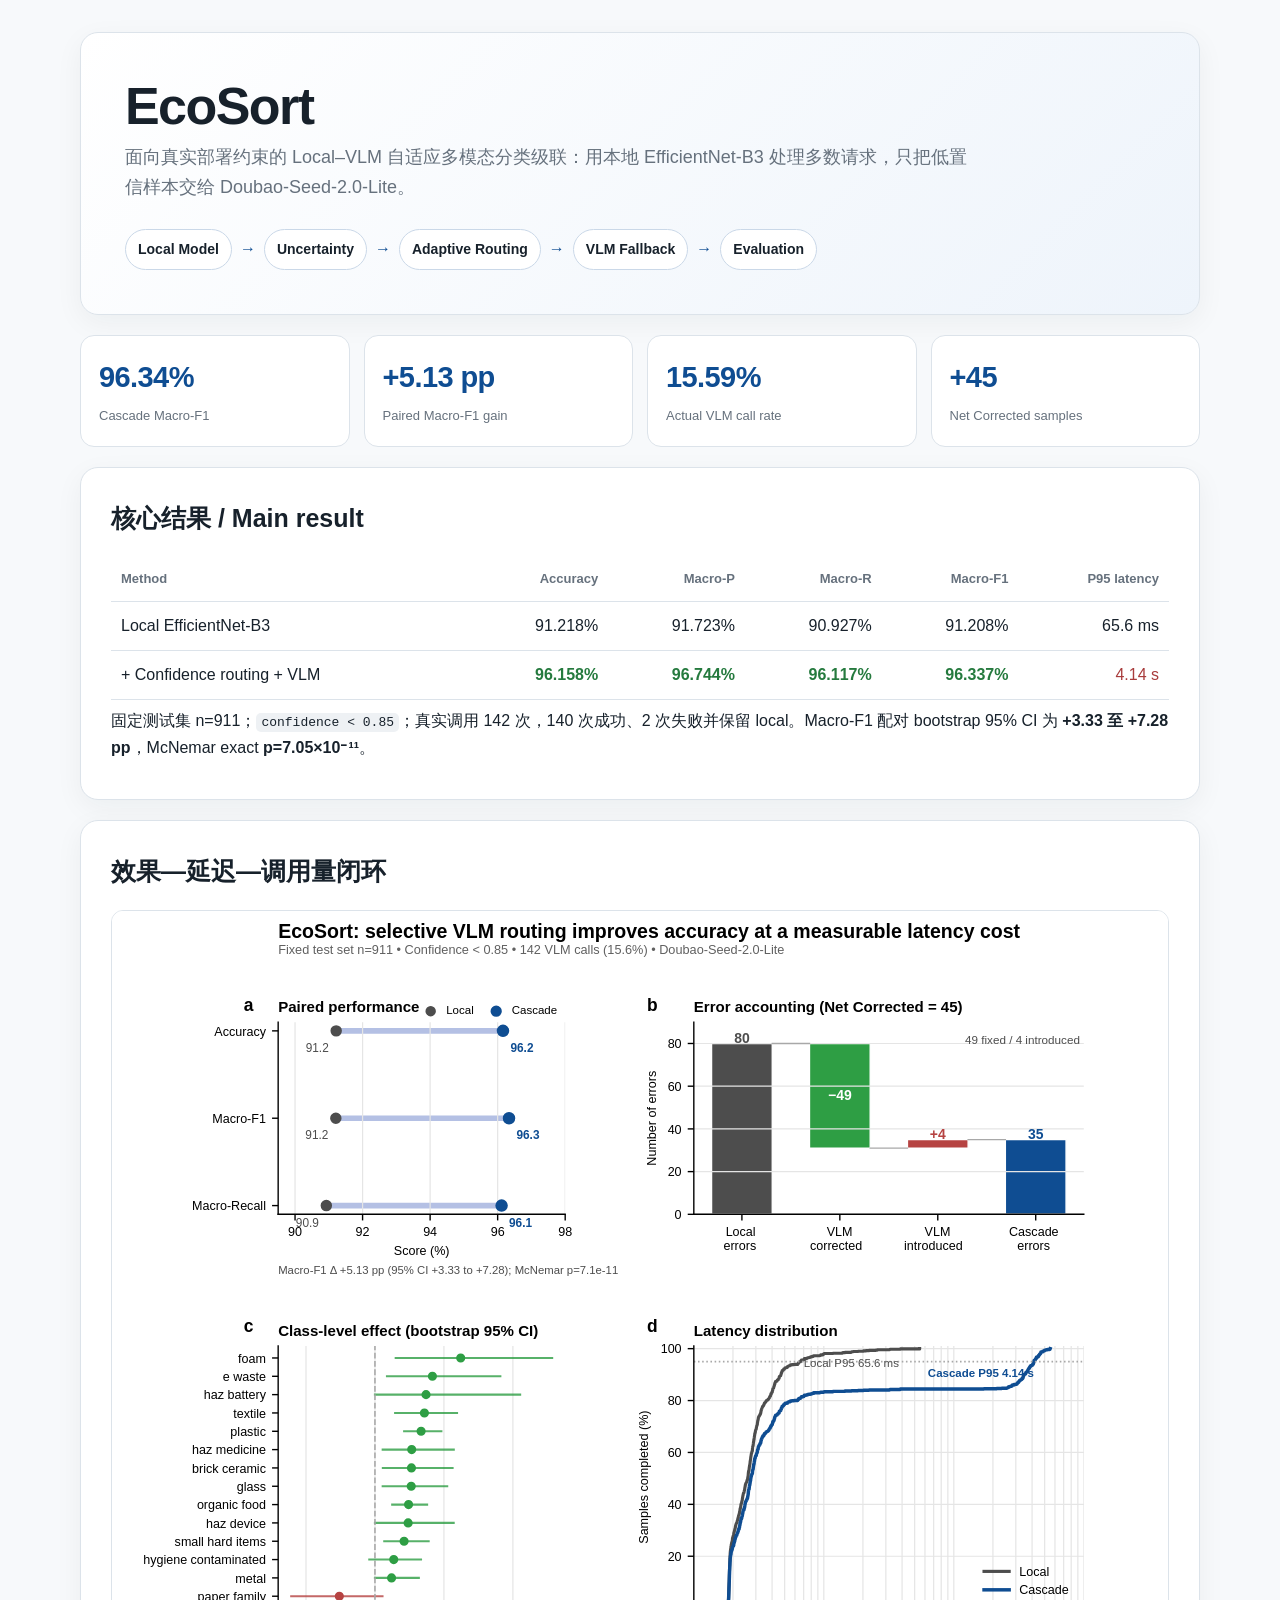
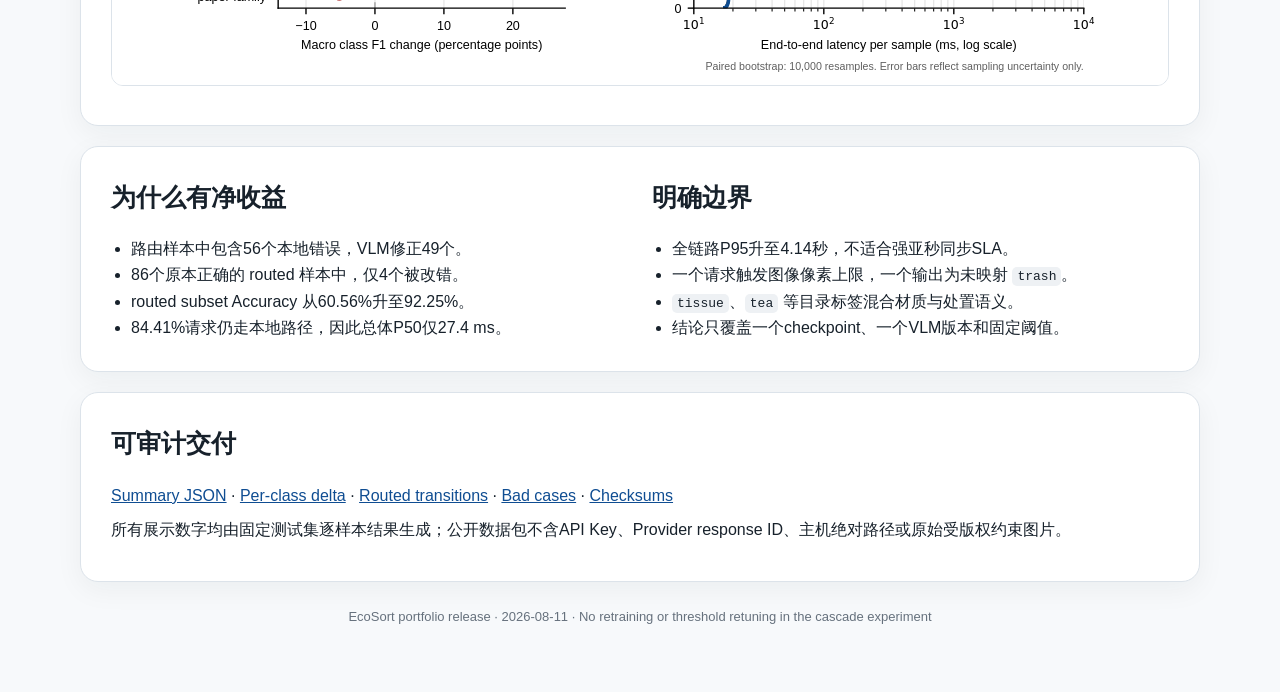
==== docs/portfolio/index.html @ 234c0a42 "release audited local-VLM cascade portfolio" ====
<!doctype html>
<html lang="zh-CN">
<head>
  <meta charset="utf-8">
  <meta name="viewport" content="width=device-width, initial-scale=1">
  <title>EcoSort｜Local–VLM Adaptive Cascade</title>
  <style>
    :root { --ink:#17212b; --muted:#66717d; --blue:#0f4d92; --pale:#eef4fb; --green:#257a3e; --red:#a83b3b; --line:#dce3ea; }
    * { box-sizing:border-box; }
    body { margin:0; color:var(--ink); font-family:Inter,"Noto Sans SC","Microsoft YaHei",sans-serif; background:#f7f9fb; line-height:1.65; }
    main { width:min(1120px, calc(100% - 32px)); margin:32px auto 64px; }
    .hero,.section { background:white; border:1px solid var(--line); border-radius:18px; box-shadow:0 8px 28px rgba(23,33,43,.05); }
    .hero { padding:44px; background:linear-gradient(135deg,#fff 0%,var(--pale) 100%); }
    h1 { margin:0 0 8px; font-size:clamp(30px,5vw,52px); line-height:1.12; letter-spacing:-.03em; }
    h2 { margin:0 0 18px; font-size:25px; }
    h3 { margin:0 0 6px; font-size:16px; }
    p { margin:8px 0; }
    .subtitle { max-width:850px; color:var(--muted); font-size:18px; }
    .flow { display:flex; flex-wrap:wrap; gap:8px; margin-top:26px; align-items:center; }
    .flow span { padding:8px 12px; border-radius:999px; background:white; border:1px solid #cad8e8; font-weight:650; font-size:14px; }
    .flow b { color:var(--blue); }
    .grid { display:grid; grid-template-columns:repeat(4,1fr); gap:14px; margin:20px 0; }
    .card { padding:18px; border-radius:14px; background:white; border:1px solid var(--line); }
    .value { display:block; font-size:29px; font-weight:800; color:var(--blue); letter-spacing:-.02em; }
    .label { color:var(--muted); font-size:13px; }
    .section { padding:30px; margin-top:20px; }
    .figure { width:100%; border:1px solid var(--line); border-radius:12px; background:white; }
    table { width:100%; border-collapse:collapse; font-variant-numeric:tabular-nums; }
    th,td { padding:11px 10px; border-bottom:1px solid var(--line); text-align:right; }
    th:first-child,td:first-child { text-align:left; }
    th { color:var(--muted); font-size:13px; }
    .gain { color:var(--green); font-weight:750; }
    .risk { color:var(--red); }
    .cols { display:grid; grid-template-columns:1fr 1fr; gap:24px; }
    ul { margin:8px 0 0; padding-left:20px; }
    code { background:#eef1f4; border-radius:5px; padding:2px 5px; }
    a { color:var(--blue); }
    footer { color:var(--muted); font-size:13px; text-align:center; margin-top:24px; }
    @media(max-width:800px){ .grid{grid-template-columns:1fr 1fr}.cols{grid-template-columns:1fr}.hero{padding:28px}.section{padding:22px} }
  </style>
</head>
<body>
<main>
  <section class="hero">
    <h1>EcoSort</h1>
    <p class="subtitle">面向真实部署约束的 Local–VLM 自适应多模态分类级联：用本地 EfficientNet-B3 处理多数请求，只把低置信样本交给 Doubao-Seed-2.0-Lite。</p>
    <div class="flow"><span>Local Model</span><b>→</b><span>Uncertainty</span><b>→</b><span>Adaptive Routing</span><b>→</b><span>VLM Fallback</span><b>→</b><span>Evaluation</span></div>
  </section>

  <section class="grid" aria-label="headline metrics">
    <div class="card"><span class="value">96.34%</span><span class="label">Cascade Macro-F1</span></div>
    <div class="card"><span class="value">+5.13 pp</span><span class="label">Paired Macro-F1 gain</span></div>
    <div class="card"><span class="value">15.59%</span><span class="label">Actual VLM call rate</span></div>
    <div class="card"><span class="value">+45</span><span class="label">Net Corrected samples</span></div>
  </section>

  <section class="section">
    <h2>核心结果 / Main result</h2>
    <table>
      <thead><tr><th>Method</th><th>Accuracy</th><th>Macro-P</th><th>Macro-R</th><th>Macro-F1</th><th>P95 latency</th></tr></thead>
      <tbody>
        <tr><td>Local EfficientNet-B3</td><td>91.218%</td><td>91.723%</td><td>90.927%</td><td>91.208%</td><td>65.6 ms</td></tr>
        <tr><td>+ Confidence routing + VLM</td><td class="gain">96.158%</td><td class="gain">96.744%</td><td class="gain">96.117%</td><td class="gain">96.337%</td><td class="risk">4.14 s</td></tr>
      </tbody>
    </table>
    <p>固定测试集 n=911；<code>confidence &lt; 0.85</code>；真实调用 142 次，140 次成功、2 次失败并保留 local。Macro-F1 配对 bootstrap 95% CI 为 <strong>+3.33 至 +7.28 pp</strong>，McNemar exact <strong>p=7.05×10⁻¹¹</strong>。</p>
  </section>

  <section class="section">
    <h2>效果—延迟—调用量闭环</h2>
    <img class="figure" src="assets/ecosort_cascade_summary.svg" alt="EcoSort paired performance, error accounting, per-class change, and latency distribution">
  </section>

  <section class="section cols">
    <div>
      <h2>为什么有净收益</h2>
      <ul>
        <li>路由样本中包含56个本地错误，VLM修正49个。</li>
        <li>86个原本正确的 routed 样本中，仅4个被改错。</li>
        <li>routed subset Accuracy 从60.56%升至92.25%。</li>
        <li>84.41%请求仍走本地路径，因此总体P50仅27.4 ms。</li>
      </ul>
    </div>
    <div>
      <h2>明确边界</h2>
      <ul>
        <li>全链路P95升至4.14秒，不适合强亚秒同步SLA。</li>
        <li>一个请求触发图像像素上限，一个输出为未映射 <code>trash</code>。</li>
        <li><code>tissue</code>、<code>tea</code> 等目录标签混合材质与处置语义。</li>
        <li>结论只覆盖一个checkpoint、一个VLM版本和固定阈值。</li>
      </ul>
    </div>
  </section>

  <section class="section">
    <h2>可审计交付</h2>
    <p><a href="data/summary.json">Summary JSON</a> · <a href="data/per_class_delta.csv">Per-class delta</a> · <a href="data/routed_transitions.csv">Routed transitions</a> · <a href="data/bad_cases.csv">Bad cases</a> · <a href="data/SHA256SUMS.txt">Checksums</a></p>
    <p>所有展示数字均由固定测试集逐样本结果生成；公开数据包不含API Key、Provider response ID、主机绝对路径或原始受版权约束图片。</p>
  </section>

  <footer>EcoSort portfolio release · 2026-08-11 · No retraining or threshold retuning in the cascade experiment</footer>
</main>
</body>
</html>
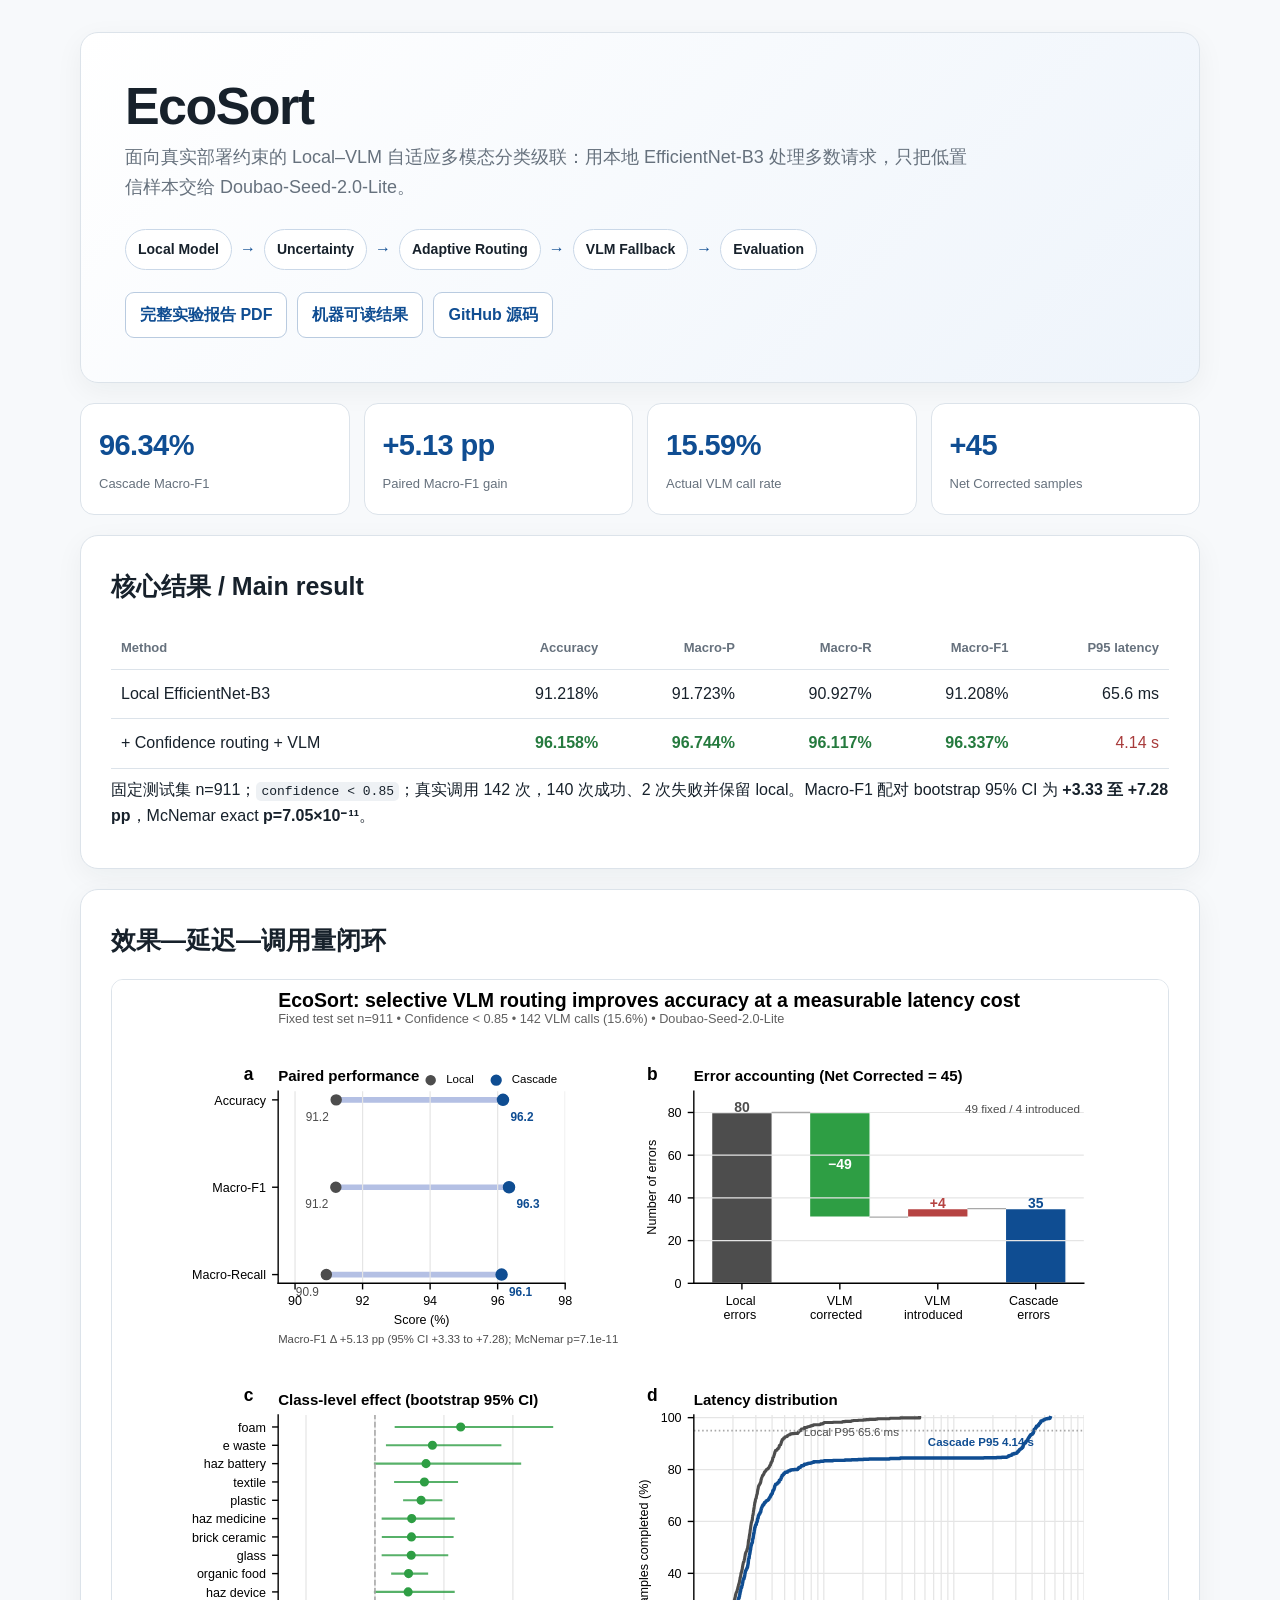
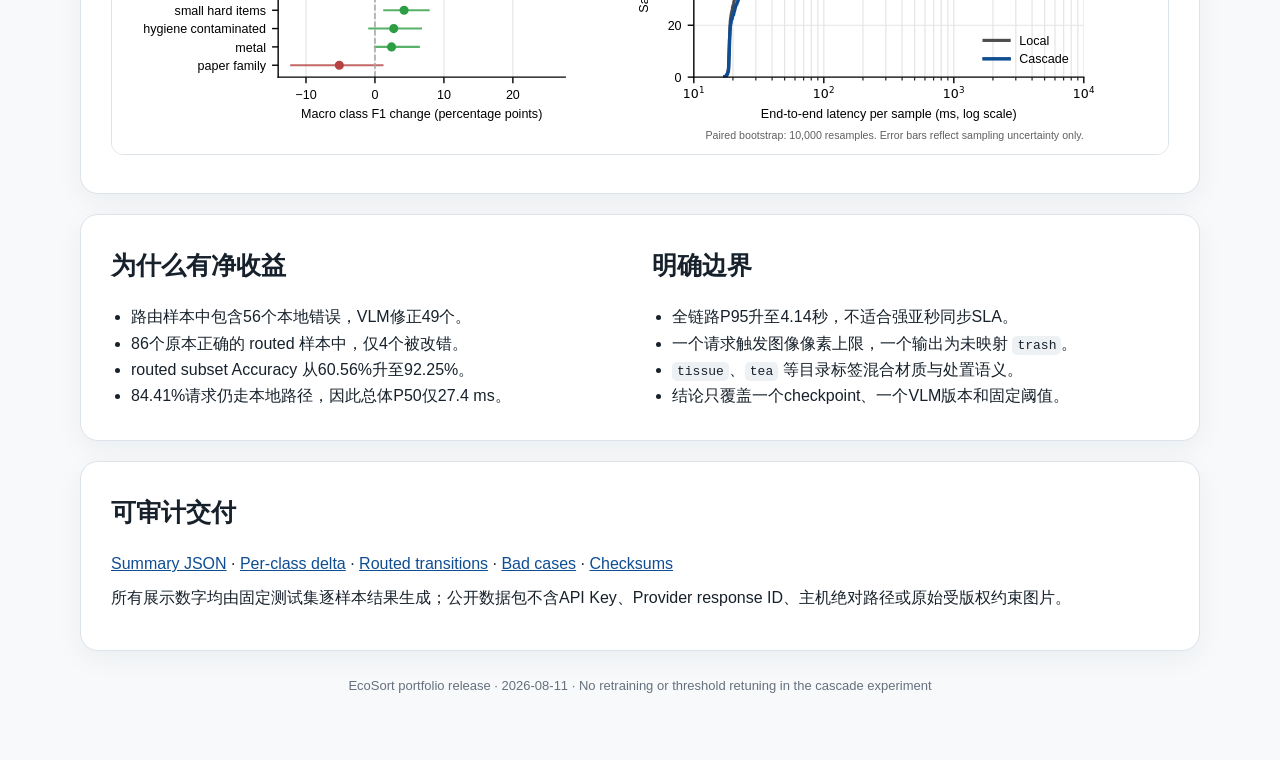
==== commit e569dd80: "automate audited cascade runtime and portfolio release" ====
--- a/docs/portfolio/index.html
+++ b/docs/portfolio/index.html
@@ -35,6 +35,8 @@
     ul { margin:8px 0 0; padding-left:20px; }
     code { background:#eef1f4; border-radius:5px; padding:2px 5px; }
     a { color:var(--blue); }
+    .actions { display:flex; flex-wrap:wrap; gap:10px; margin-top:22px; }
+    .actions a { text-decoration:none; padding:9px 14px; border-radius:9px; border:1px solid #b9cbe0; background:white; font-weight:700; }
     footer { color:var(--muted); font-size:13px; text-align:center; margin-top:24px; }
     @media(max-width:800px){ .grid{grid-template-columns:1fr 1fr}.cols{grid-template-columns:1fr}.hero{padding:28px}.section{padding:22px} }
   </style>
@@ -45,6 +47,7 @@
     <h1>EcoSort</h1>
     <p class="subtitle">面向真实部署约束的 Local–VLM 自适应多模态分类级联：用本地 EfficientNet-B3 处理多数请求，只把低置信样本交给 Doubao-Seed-2.0-Lite。</p>
     <div class="flow"><span>Local Model</span><b>→</b><span>Uncertainty</span><b>→</b><span>Adaptive Routing</span><b>→</b><span>VLM Fallback</span><b>→</b><span>Evaluation</span></div>
+    <div class="actions"><a href="ecosort_experiment_report.pdf">完整实验报告 PDF</a><a href="data/summary.json">机器可读结果</a><a href="https://github.com/1415302262/ecosort_web_source">GitHub 源码</a></div>
   </section>
 
   <section class="grid" aria-label="headline metrics">
